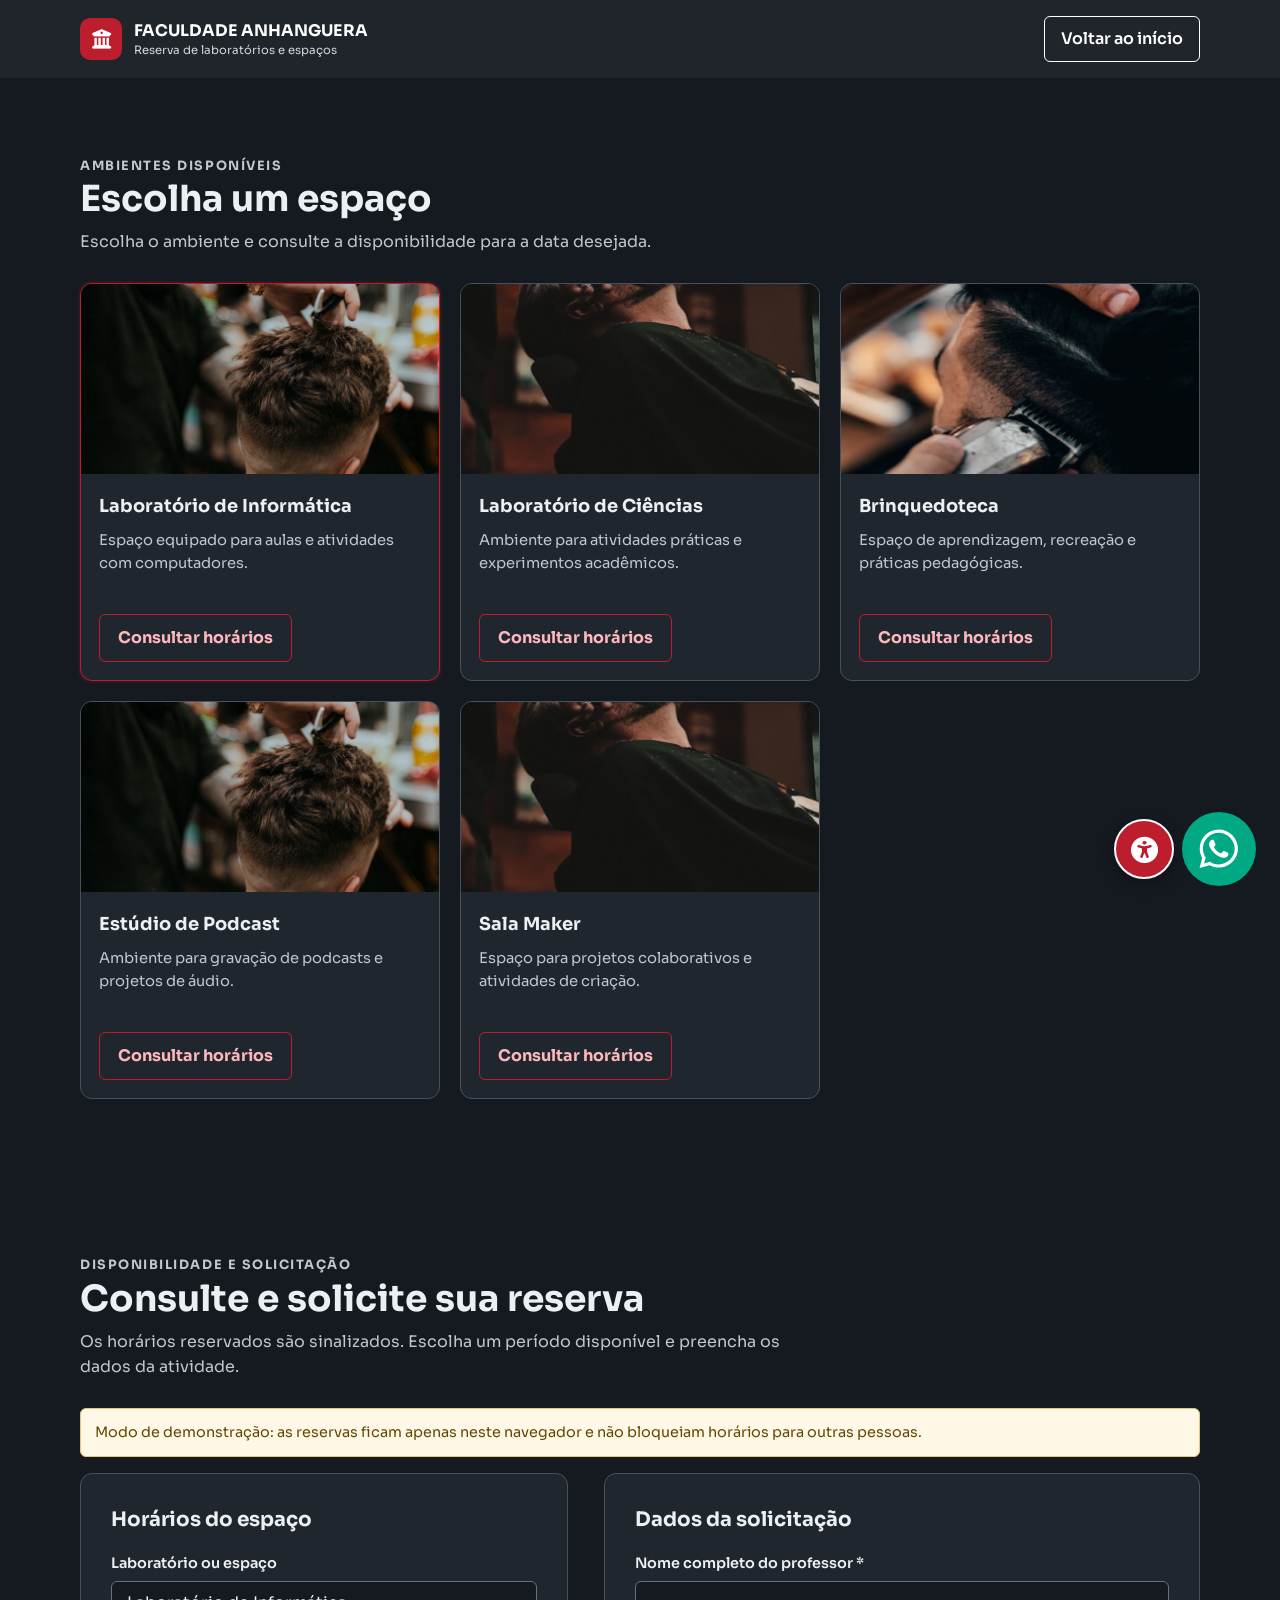
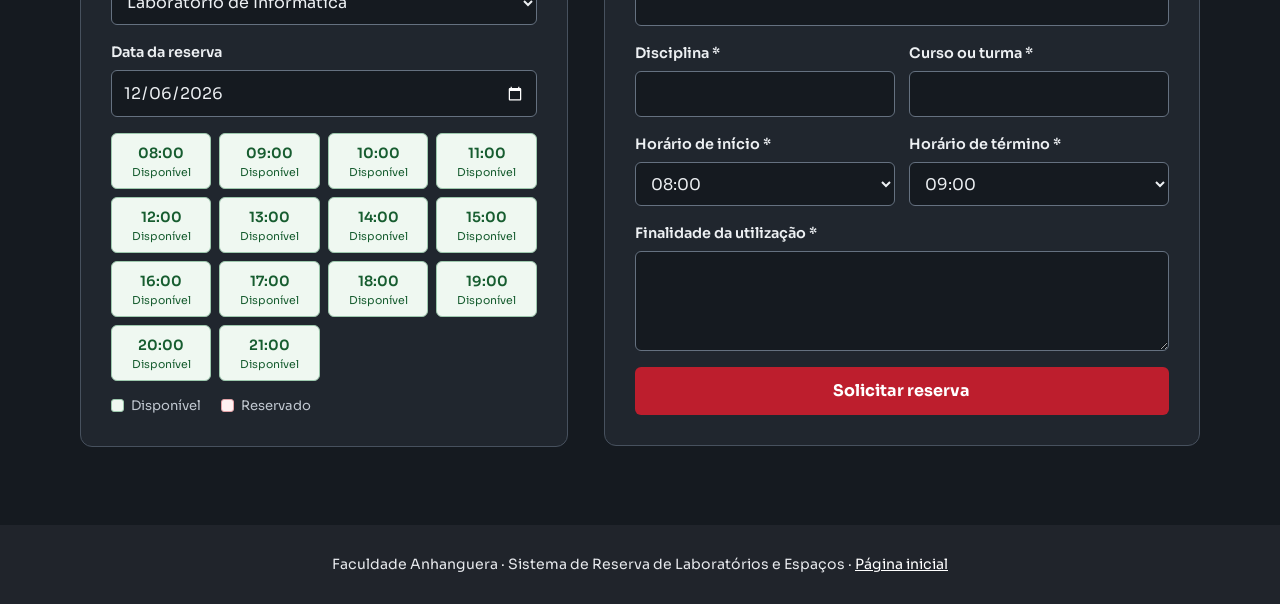
==== html/agendar.html @ 490e3da0 "CorrecaoEstrutura" ====
<!DOCTYPE html>
<html lang="pt-BR">
<head>
  <!-- A base mantém recursos e links relativos à raiz do projeto. -->
  <meta charset="UTF-8">
  <base href="../">
  <meta name="viewport" content="width=device-width, initial-scale=1">
  <meta name="description" content="Consulte horários e solicite a reserva de laboratórios da Faculdade Anhanguera.">
  <meta name="theme-color" content="#20242b">
  <title>Agendar Sala | Faculdade Anhanguera</title>
  <link rel="preconnect" href="https://fonts.googleapis.com">
  <link rel="preconnect" href="https://fonts.gstatic.com" crossorigin>
  <link href="https://fonts.googleapis.com/css2?family=Sora:wght@300;400;500;600;700&display=swap" rel="stylesheet">
  <link rel="stylesheet" href="https://cdnjs.cloudflare.com/ajax/libs/font-awesome/6.0.0-beta3/css/all.min.css" integrity="sha512-Fo3rlrZj/k7ujTnHg4CGR2D7kSs0v4LLanw2qksYuRlEzO+tcaEPQogQ0KaoGN26/zrn20ImR1DfuLWnOo7aBA==" crossorigin="anonymous" referrerpolicy="no-referrer">
  <link rel="stylesheet" href="styles/accessibilidade.css">
  <link rel="stylesheet" href="styles/reservas.css">
  <script src="scripts/config.js" defer></script>
  <script src="scripts/reservas.js" defer></script>
  <script src="scripts/script.js" defer></script>
</head>
<body>
  <!-- Cabeçalho de navegação da página de reservas. -->
  <a class="skip-link" href="#conteudo">Pular para o conteúdo</a>
  <header class="site-header">
    <div class="container header-inner">
      <a class="brand" href="index.html" aria-label="Faculdade Anhanguera - página inicial">
        <span class="brand-mark" aria-hidden="true"><i class="fa-solid fa-building-columns"></i></span>
        <span>FACULDADE ANHANGUERA<span class="brand-subtitle">Reserva de laboratórios e espaços</span></span>
      </a>
      <a class="header-link" href="index.html">Voltar ao início</a>
    </div>
  </header>

  <!-- Espaços, disponibilidade e formulário de solicitação. -->
  <main id="conteudo">
    <section class="section" id="espacos" aria-labelledby="rooms-title">
      <div class="container">
        <div class="section-heading">
          <p class="eyebrow">Ambientes disponíveis</p>
          <h2 id="rooms-title">Escolha um espaço</h2>
          <p>Escolha o ambiente e consulte a disponibilidade para a data desejada.</p>
        </div>
        <div class="room-grid" id="room-cards" aria-live="polite"></div>
      </div>
    </section>

    <section class="section reservation-section" id="reservation" aria-labelledby="reservation-title">
      <div class="container">
        <div class="section-heading">
          <p class="eyebrow">Disponibilidade e solicitação</p>
          <h2 id="reservation-title">Consulte e solicite sua reserva</h2>
          <p>Os horários reservados são sinalizados. Escolha um período disponível e preencha os dados da atividade.</p>
        </div>

        <div id="service-message" class="message" role="status" hidden></div>

        <div class="reservation-layout">
          <section class="availability-panel" aria-labelledby="availability-title">
            <h3 id="availability-title">Horários do espaço</h3>
            <div class="field">
              <label for="room">Laboratório ou espaço</label>
              <select id="room" name="room" form="reservation-form" required></select>
            </div>
            <div class="field">
              <label for="reservation-date">Data da reserva</label>
              <input id="reservation-date" name="date" type="date" form="reservation-form" required>
            </div>
            <div class="time-slots" id="availability" aria-live="polite" aria-label="Disponibilidade das 08 às 22 horas"></div>
            <div class="availability-legend" aria-label="Legenda dos horários">
              <span class="legend-item"><span class="legend-swatch" aria-hidden="true"></span>Disponível</span>
              <span class="legend-item"><span class="legend-swatch legend-swatch--reserved" aria-hidden="true"></span>Reservado</span>
            </div>
          </section>

          <section class="reservation-panel" aria-labelledby="form-title">
            <h3 id="form-title">Dados da solicitação</h3>
            <div id="form-message" class="message" role="status" aria-live="polite" hidden></div>
            <form id="reservation-form">
              <div class="form-grid">
                <div class="field field--full">
                  <label for="professor">Nome completo do professor *</label>
                  <input id="professor" name="professor" type="text" autocomplete="name" maxlength="160" required>
                </div>
                <div class="field">
                  <label for="discipline">Disciplina *</label>
                  <input id="discipline" name="discipline" type="text" maxlength="120" required>
                </div>
                <div class="field">
                  <label for="course">Curso ou turma *</label>
                  <input id="course" name="course" type="text" maxlength="120" required>
                </div>
                <div class="field">
                  <label for="start-time">Horário de início *</label>
                  <select id="start-time" name="start" form="reservation-form" required></select>
                </div>
                <div class="field">
                  <label for="end-time">Horário de término *</label>
                  <select id="end-time" name="end" form="reservation-form" required></select>
                </div>
                <div class="field field--full">
                  <label for="purpose">Finalidade da utilização *</label>
                  <textarea id="purpose" name="purpose" maxlength="1000" required></textarea>
                </div>
              </div>
              <button class="button" id="submit-reservation" type="submit">Solicitar reserva</button>
            </form>
          </section>
        </div>
      </div>
    </section>
  </main>

  <!-- Rodapé e controles de acessibilidade compartilhados. -->
  <footer class="site-footer">
    <div class="container">
      <p>Faculdade Anhanguera · Sistema de Reserva de Laboratórios e Espaços · <a href="index.html">Página inicial</a></p>
    </div>
  </footer>

  <div class="accessibility-widget">
    <button class="accessibility-trigger" type="button" aria-label="Abrir opções de acessibilidade" aria-expanded="false" aria-controls="accessibility-panel" title="Arraste para mover; clique para abrir opções">
      <i class="fa-solid fa-universal-access" aria-hidden="true"></i>
    </button>
    <div class="accessibility-panel" id="accessibility-panel" role="group" aria-label="Preferências de acessibilidade" hidden>
      <p class="accessibility-panel-title">Acessibilidade</p>
      <button class="theme-toggle" type="button" aria-label="Ativar modo escuro" aria-pressed="false">
        <i class="fa-solid fa-moon" aria-hidden="true"></i><span>Modo escuro</span>
      </button>
      <div class="font-controls" role="group" aria-label="Tamanho da fonte">
        <button class="font-control" type="button" data-font-action="decrease" aria-label="Diminuir tamanho da fonte">A−</button>
        <button class="font-control" type="button" data-font-action="reset" aria-label="Restaurar tamanho padrão da fonte">A</button>
        <button class="font-control" type="button" data-font-action="increase" aria-label="Aumentar tamanho da fonte">A+</button>
      </div>
      <span id="font-status" class="sr-only" aria-live="polite" aria-atomic="true"></span>
      <span class="drag-hint">Arraste o botão redondo para mover</span>
    </div>
  </div>

  <a class="btn-whatsapp" href="https://api.whatsapp.com/send?phone=5561985565339&amp;text=Ol%C3%A1%2C%20gostaria%20de%20falar%20sobre%20a%20reserva%20de%20um%20espa%C3%A7o." target="_blank" rel="noopener noreferrer" aria-label="Falar com o responsável pelo WhatsApp">
    <img src="img/whatssapp.svg" alt="">
    <span class="whatsapp-tooltip">Falar com o responsável</span>
  </a>

  <!-- Formulário e iframe ocultos para enviar a solicitação ao Apps Script. -->
  <form id="booking-form" method="post" target="booking-frame" hidden>
    <input type="hidden" name="payload">
  </form>
  <iframe id="booking-frame" name="booking-frame" title="Retorno do registro da reserva" hidden></iframe>
</body>
</html>
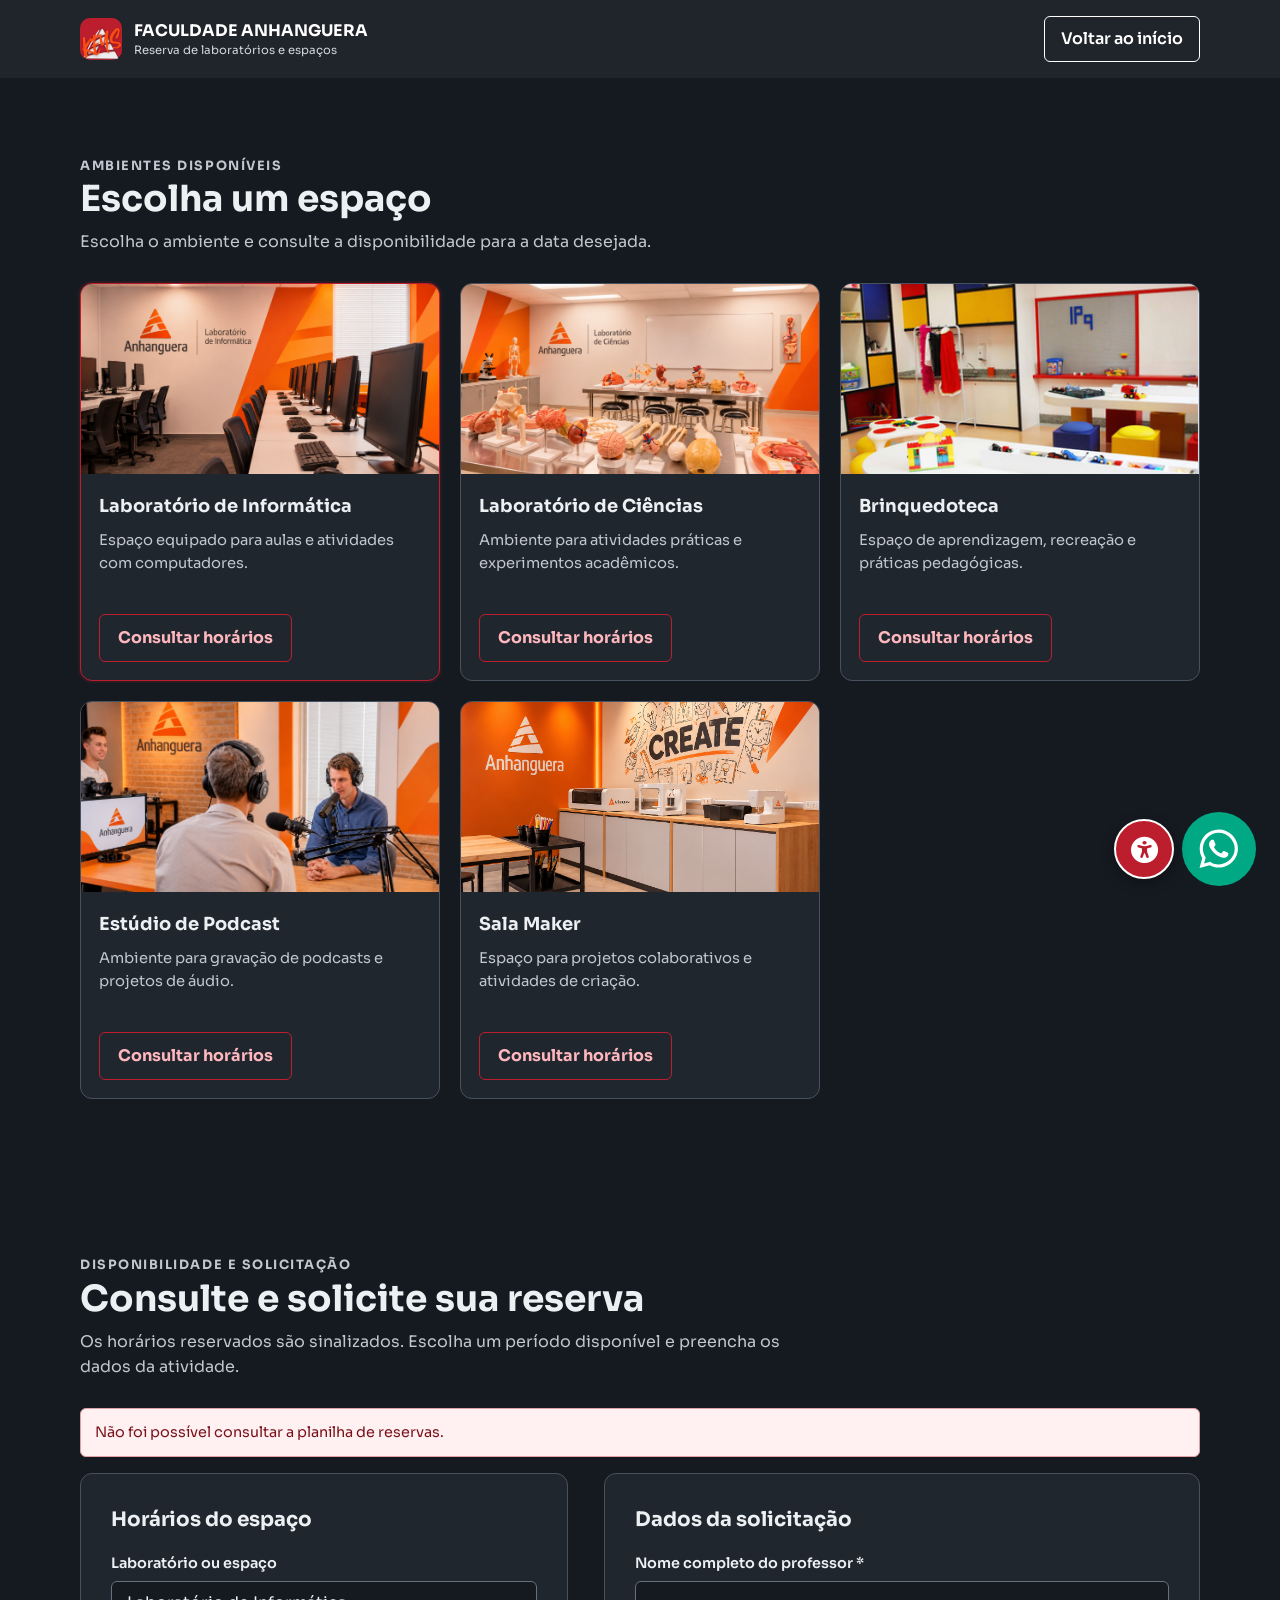
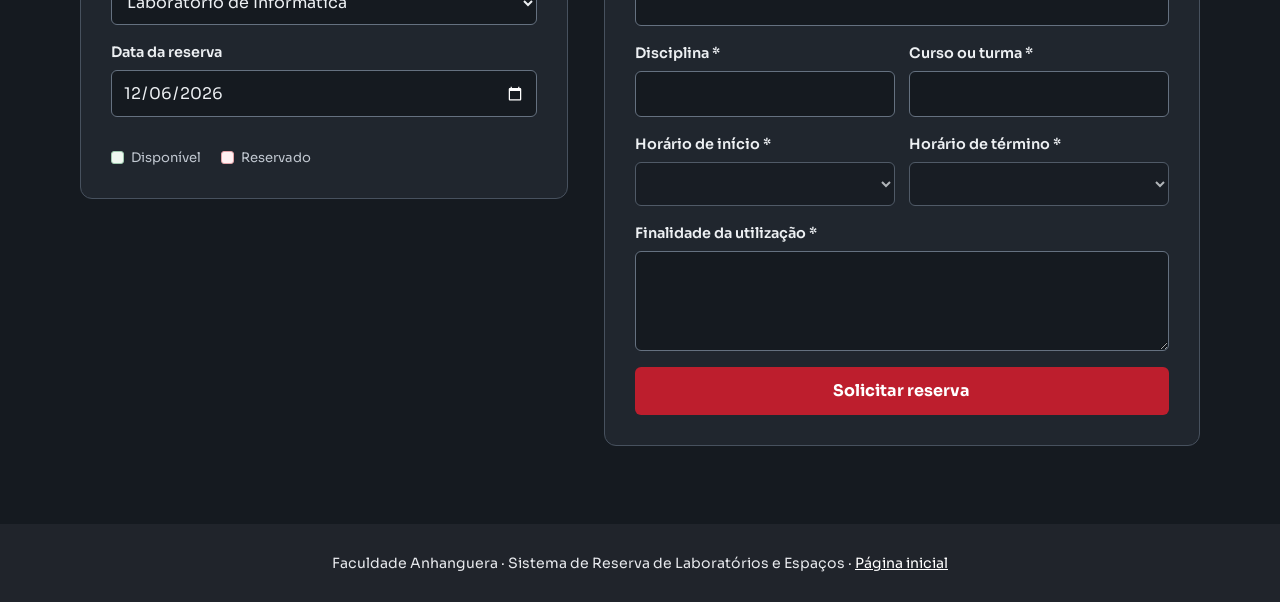
==== commit be75f80d: "Melhoria 4: Troca da logo na página de agendamento Na página de agendamento a logo se encontrava com" ====
--- a/html/agendar.html
+++ b/html/agendar.html
@@ -24,10 +24,13 @@
   <header class="site-header">
     <div class="container header-inner">
       <a class="brand" href="index.html" aria-label="Faculdade Anhanguera - página inicial">
-        <span class="brand-mark" aria-hidden="true"><i class="fa-solid fa-building-columns"></i></span>
+        <span class="brand-mark" aria-hidden="true"><img src="img/logo.svg" alt=""></span>
         <span>FACULDADE ANHANGUERA<span class="brand-subtitle">Reserva de laboratórios e espaços</span></span>
       </a>
-      <a class="header-link" href="index.html">Voltar ao início</a>
+      <a class="header-link" href="index.html" aria-label="Voltar ao início">
+        <span class="header-link-full">Voltar ao início</span>
+        <span class="header-link-short" aria-hidden="true">Início</span>
+      </a>
     </div>
   </header>
 
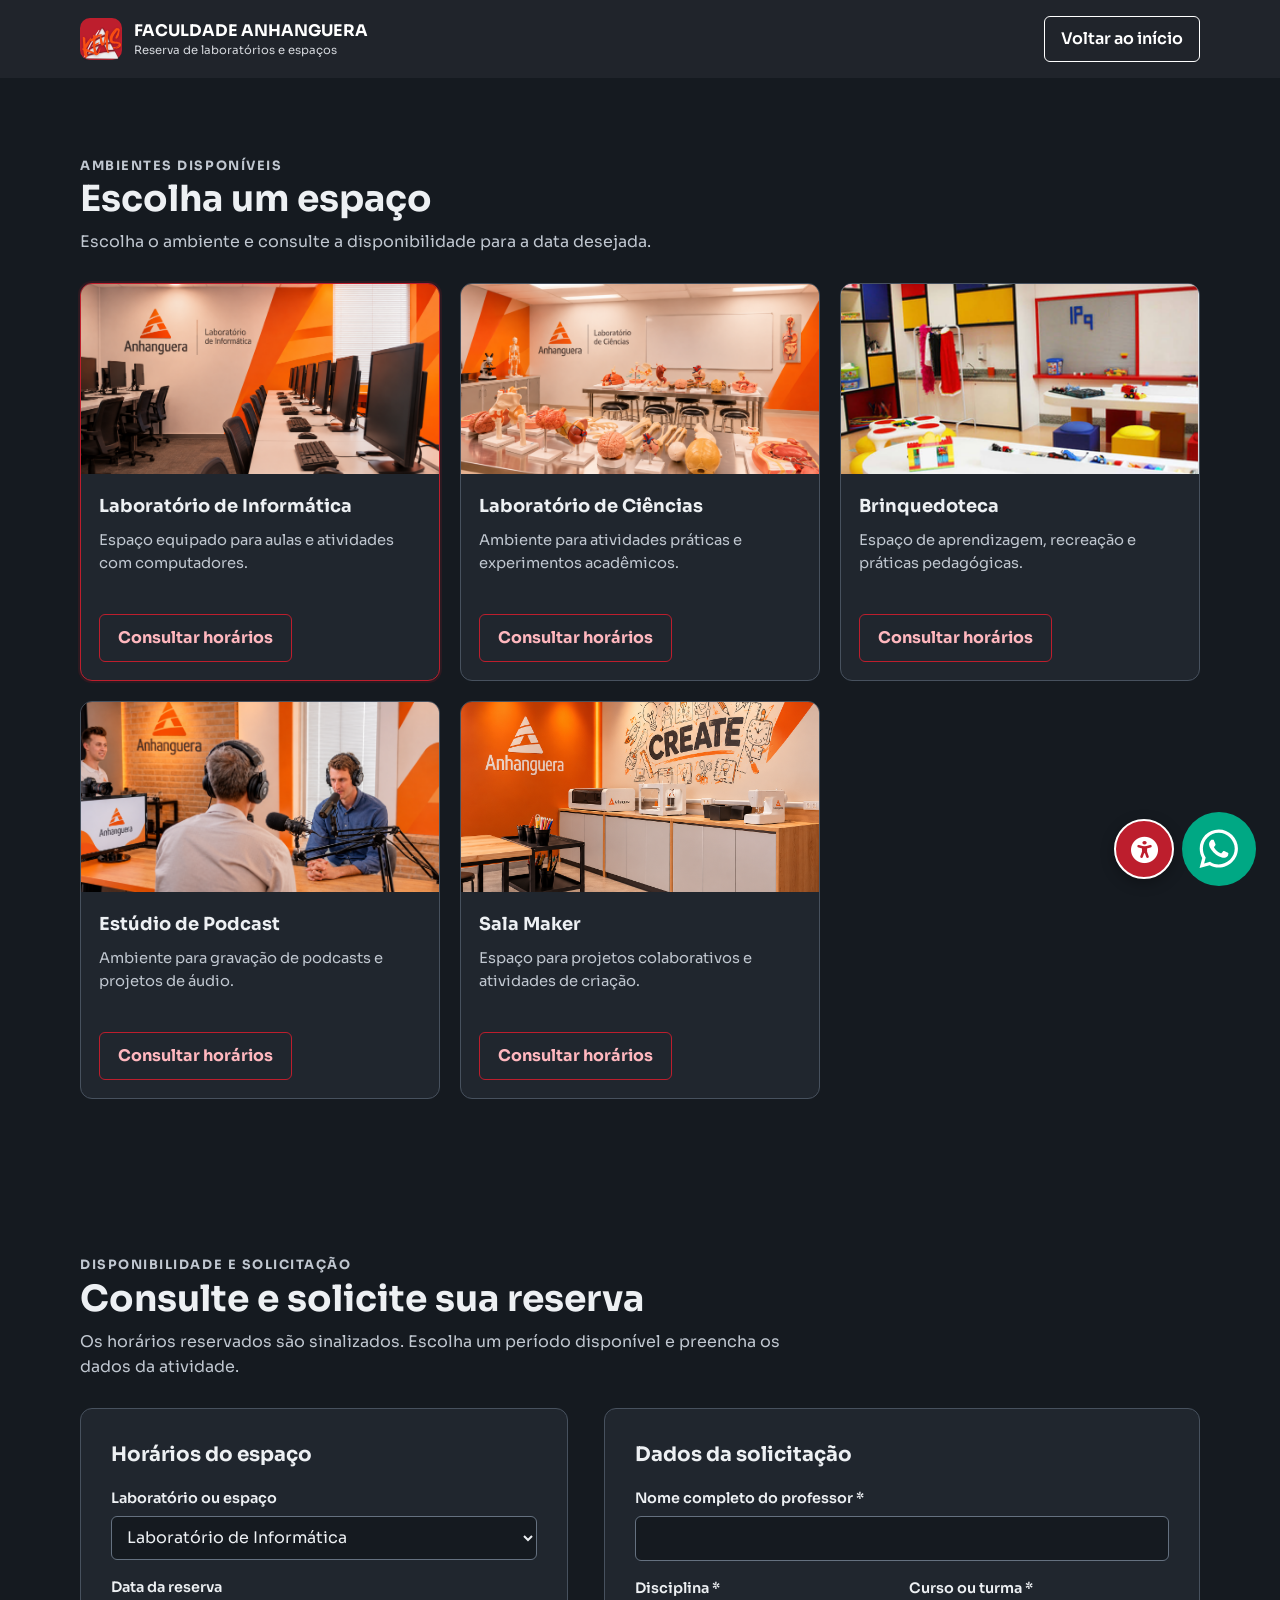
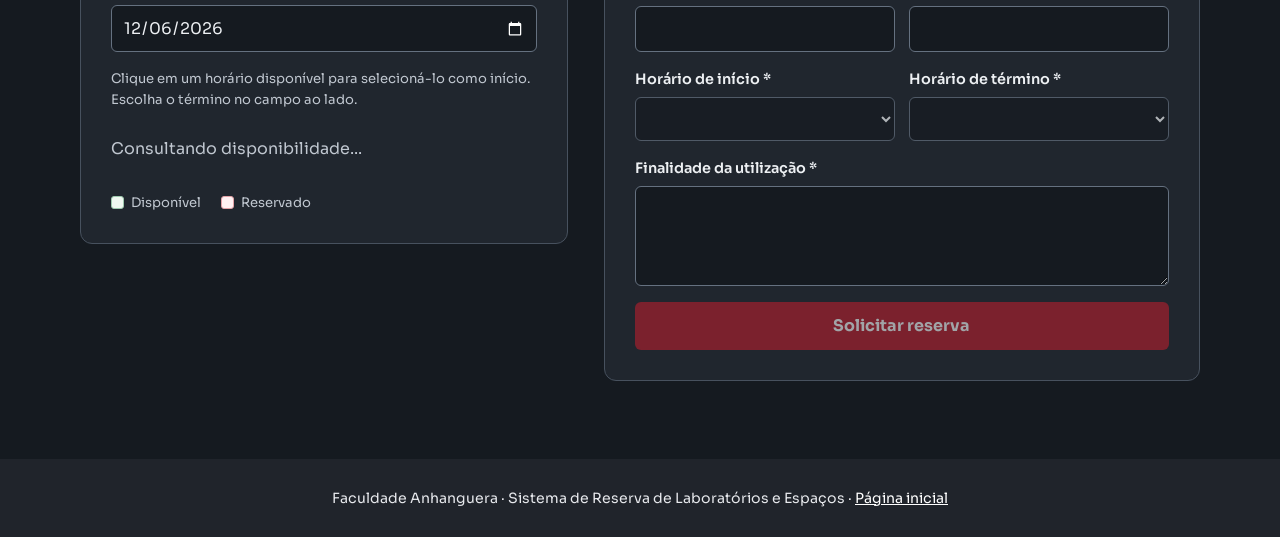
==== commit b3dcbff7: "reserva" ====
--- a/html/agendar.html
+++ b/html/agendar.html
@@ -68,6 +68,7 @@
               <label for="reservation-date">Data da reserva</label>
               <input id="reservation-date" name="date" type="date" form="reservation-form" required>
             </div>
+            <p class="availability-hint">Clique em um horário disponível para selecioná-lo como início. Escolha o término no campo ao lado.</p>
             <div class="time-slots" id="availability" aria-live="polite" aria-label="Disponibilidade das 08 às 22 horas"></div>
             <div class="availability-legend" aria-label="Legenda dos horários">
               <span class="legend-item"><span class="legend-swatch" aria-hidden="true"></span>Disponível</span>
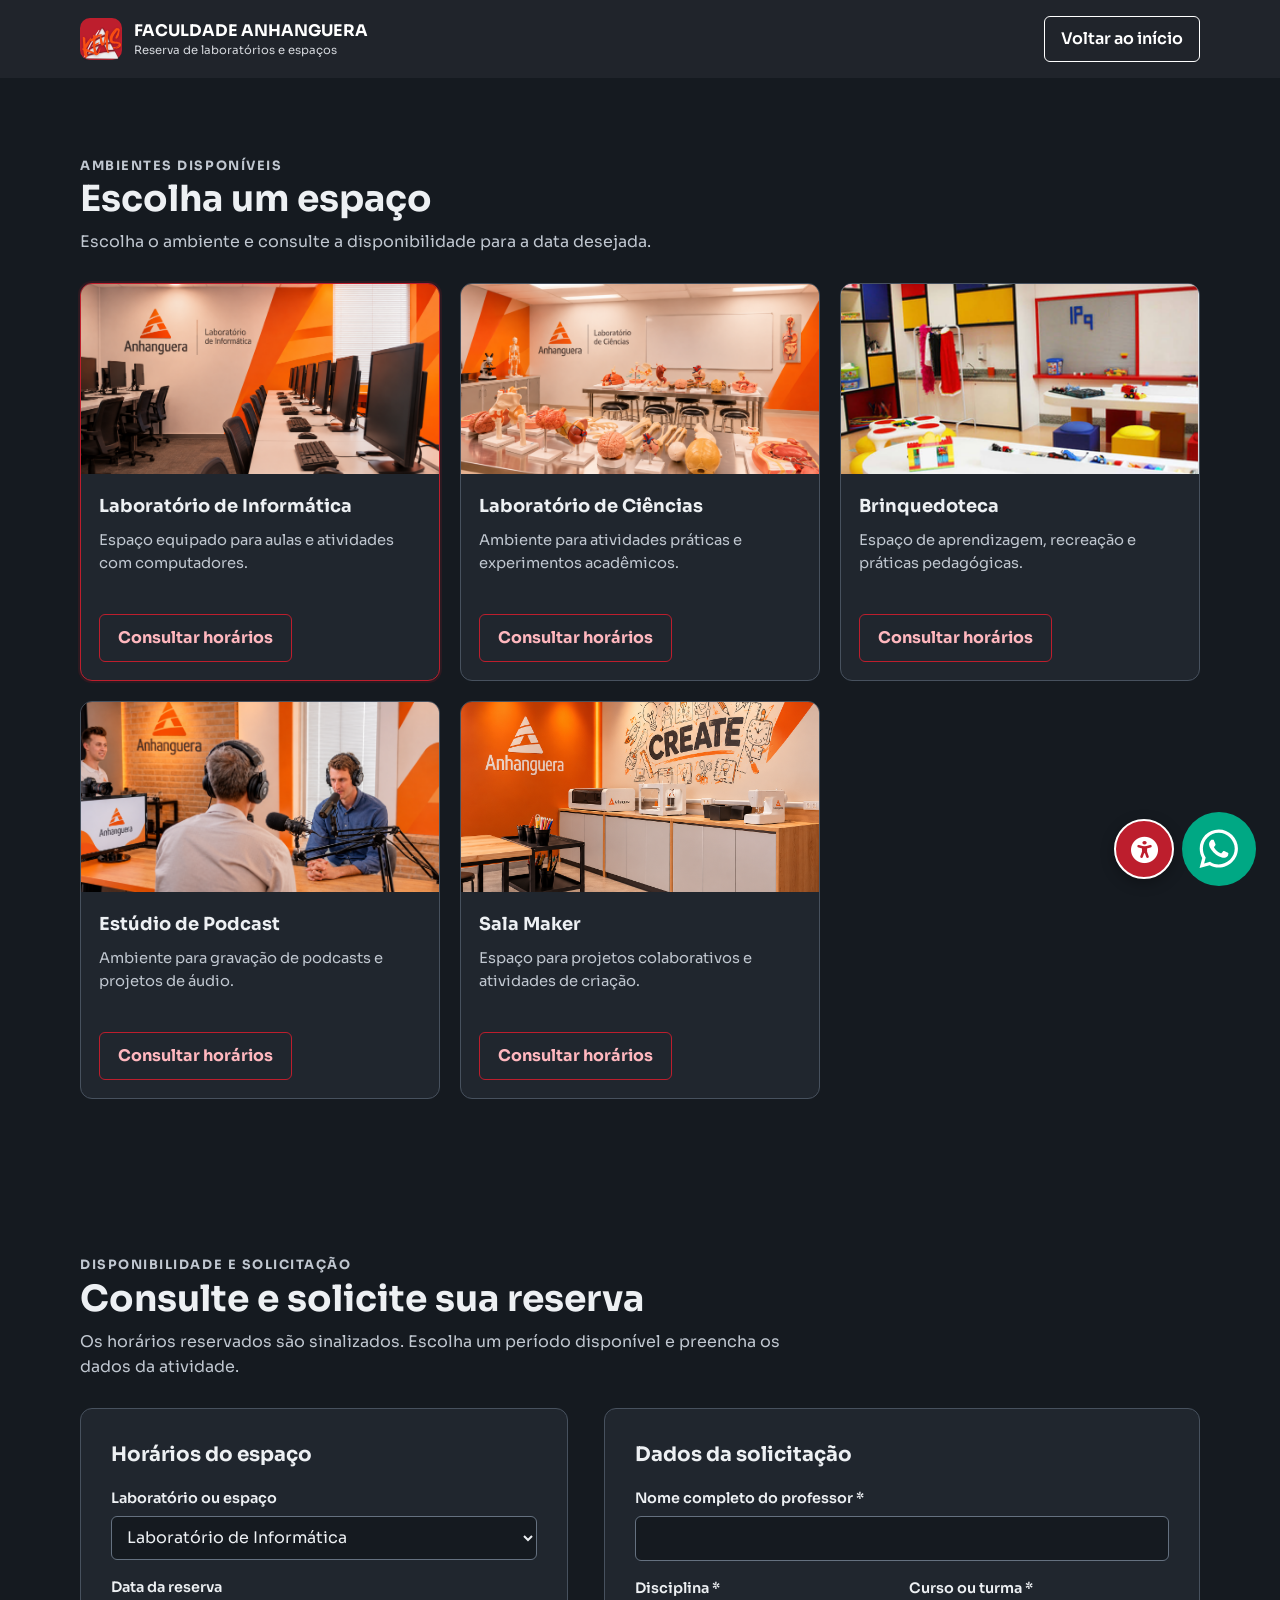
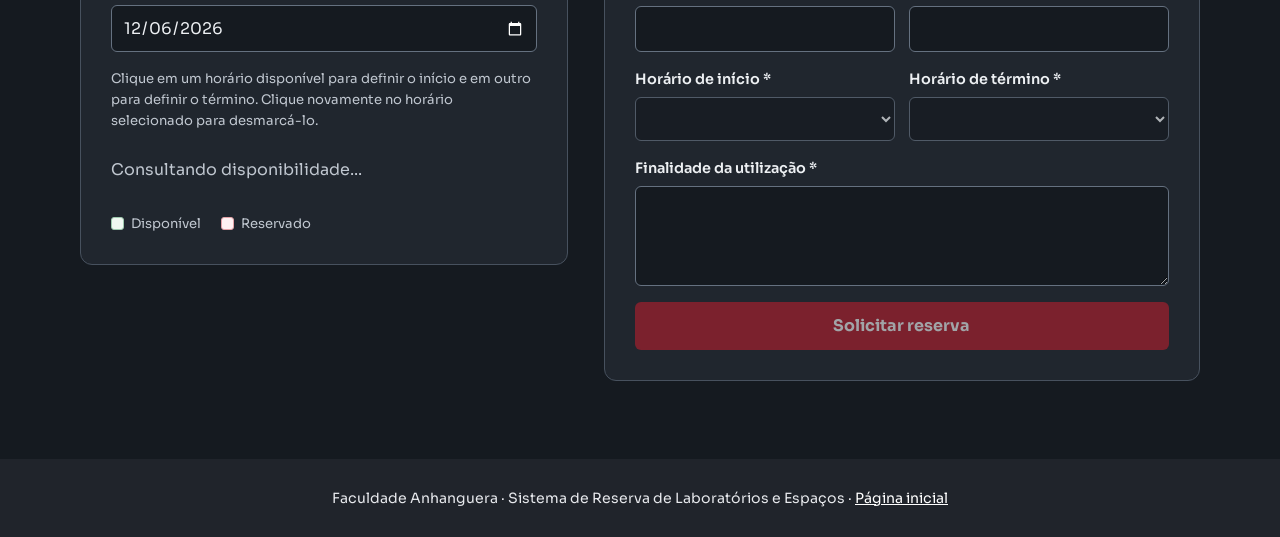
==== commit 4abddcf3: "agendamento" ====
--- a/html/agendar.html
+++ b/html/agendar.html
@@ -68,7 +68,7 @@
               <label for="reservation-date">Data da reserva</label>
               <input id="reservation-date" name="date" type="date" form="reservation-form" required>
             </div>
-            <p class="availability-hint">Clique em um horário disponível para selecioná-lo como início. Escolha o término no campo ao lado.</p>
+            <p class="availability-hint">Clique em um horário disponível para definir o início e em outro para definir o término. Clique novamente no horário selecionado para desmarcá-lo.</p>
             <div class="time-slots" id="availability" aria-live="polite" aria-label="Disponibilidade das 08 às 22 horas"></div>
             <div class="availability-legend" aria-label="Legenda dos horários">
               <span class="legend-item"><span class="legend-swatch" aria-hidden="true"></span>Disponível</span>
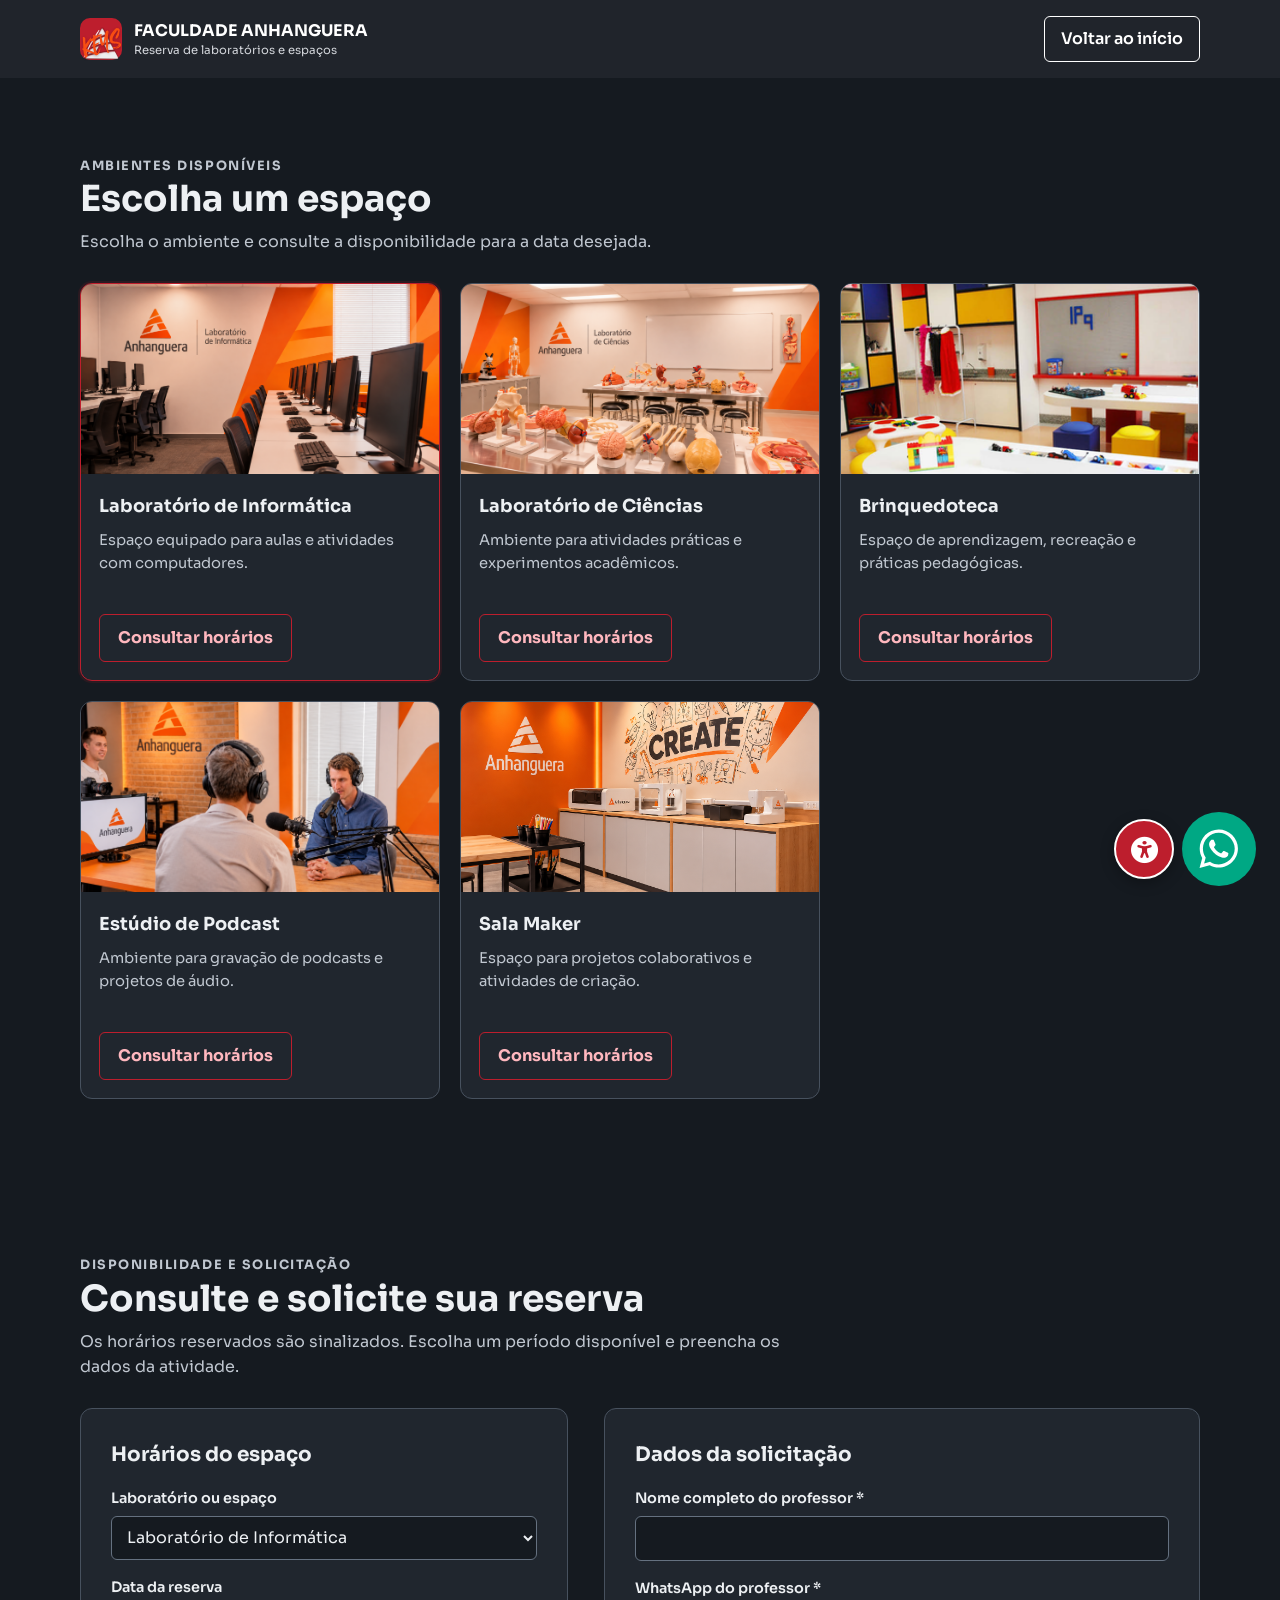
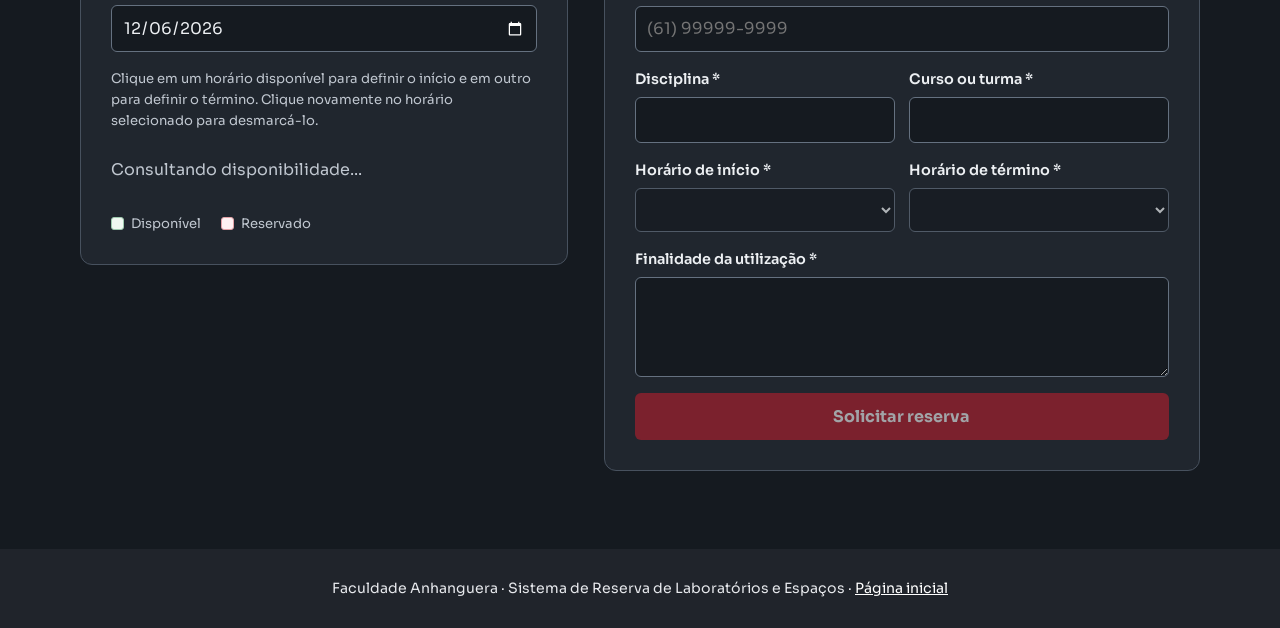
==== commit c8e82312: "Adiciona campo e validacao do WhatsApp" ====
--- a/html/agendar.html
+++ b/html/agendar.html
@@ -1,5 +1,6 @@
 <!DOCTYPE html>
 <html lang="pt-BR">
+
 <head>
   <!-- A base mantém recursos e links relativos à raiz do projeto. -->
   <meta charset="UTF-8">
@@ -11,13 +12,16 @@
   <link rel="preconnect" href="https://fonts.googleapis.com">
   <link rel="preconnect" href="https://fonts.gstatic.com" crossorigin>
   <link href="https://fonts.googleapis.com/css2?family=Sora:wght@300;400;500;600;700&display=swap" rel="stylesheet">
-  <link rel="stylesheet" href="https://cdnjs.cloudflare.com/ajax/libs/font-awesome/6.0.0-beta3/css/all.min.css" integrity="sha512-Fo3rlrZj/k7ujTnHg4CGR2D7kSs0v4LLanw2qksYuRlEzO+tcaEPQogQ0KaoGN26/zrn20ImR1DfuLWnOo7aBA==" crossorigin="anonymous" referrerpolicy="no-referrer">
+  <link rel="stylesheet" href="https://cdnjs.cloudflare.com/ajax/libs/font-awesome/6.0.0-beta3/css/all.min.css"
+    integrity="sha512-Fo3rlrZj/k7ujTnHg4CGR2D7kSs0v4LLanw2qksYuRlEzO+tcaEPQogQ0KaoGN26/zrn20ImR1DfuLWnOo7aBA=="
+    crossorigin="anonymous" referrerpolicy="no-referrer">
   <link rel="stylesheet" href="styles/accessibilidade.css">
   <link rel="stylesheet" href="styles/reservas.css">
   <script src="scripts/config.js" defer></script>
   <script src="scripts/reservas.js" defer></script>
   <script src="scripts/script.js" defer></script>
 </head>
+
 <body>
   <!-- Cabeçalho de navegação da página de reservas. -->
   <a class="skip-link" href="#conteudo">Pular para o conteúdo</a>
@@ -68,11 +72,14 @@
               <label for="reservation-date">Data da reserva</label>
               <input id="reservation-date" name="date" type="date" form="reservation-form" required>
             </div>
-            <p class="availability-hint">Clique em um horário disponível para definir o início e em outro para definir o término. Clique novamente no horário selecionado para desmarcá-lo.</p>
-            <div class="time-slots" id="availability" aria-live="polite" aria-label="Disponibilidade das 08 às 22 horas"></div>
+            <p class="availability-hint">Clique em um horário disponível para definir o início e em outro para definir o
+              término. Clique novamente no horário selecionado para desmarcá-lo.</p>
+            <div class="time-slots" id="availability" aria-live="polite"
+              aria-label="Disponibilidade das 08 às 22 horas"></div>
             <div class="availability-legend" aria-label="Legenda dos horários">
               <span class="legend-item"><span class="legend-swatch" aria-hidden="true"></span>Disponível</span>
-              <span class="legend-item"><span class="legend-swatch legend-swatch--reserved" aria-hidden="true"></span>Reservado</span>
+              <span class="legend-item"><span class="legend-swatch legend-swatch--reserved"
+                  aria-hidden="true"></span>Reservado</span>
             </div>
           </section>
 
@@ -84,6 +91,13 @@
                 <div class="field field--full">
                   <label for="professor">Nome completo do professor *</label>
                   <input id="professor" name="professor" type="text" autocomplete="name" maxlength="160" required>
+                </div>
+
+                <div class="field field--full">
+                  <label for="whatsapp">WhatsApp do professor *</label>
+                  <input id="whatsapp" name="whatsapp" type="tel" autocomplete="tel" inputmode="numeric"
+                    placeholder="(61) 99999-9999" maxlength="15" pattern="\([1-9][0-9]\) 9[0-9]{4}-[0-9]{4}"
+                    title="Digite um número no formato (61) 99999-9999" required>
                 </div>
                 <div class="field">
                   <label for="discipline">Disciplina *</label>
@@ -117,30 +131,38 @@
   <!-- Rodapé e controles de acessibilidade compartilhados. -->
   <footer class="site-footer">
     <div class="container">
-      <p>Faculdade Anhanguera · Sistema de Reserva de Laboratórios e Espaços · <a href="index.html">Página inicial</a></p>
+      <p>Faculdade Anhanguera · Sistema de Reserva de Laboratórios e Espaços · <a href="index.html">Página inicial</a>
+      </p>
     </div>
   </footer>
 
   <div class="accessibility-widget">
-    <button class="accessibility-trigger" type="button" aria-label="Abrir opções de acessibilidade" aria-expanded="false" aria-controls="accessibility-panel" title="Arraste para mover; clique para abrir opções">
+    <button class="accessibility-trigger" type="button" aria-label="Abrir opções de acessibilidade"
+      aria-expanded="false" aria-controls="accessibility-panel" title="Arraste para mover; clique para abrir opções">
       <i class="fa-solid fa-universal-access" aria-hidden="true"></i>
     </button>
-    <div class="accessibility-panel" id="accessibility-panel" role="group" aria-label="Preferências de acessibilidade" hidden>
+    <div class="accessibility-panel" id="accessibility-panel" role="group" aria-label="Preferências de acessibilidade"
+      hidden>
       <p class="accessibility-panel-title">Acessibilidade</p>
       <button class="theme-toggle" type="button" aria-label="Ativar modo escuro" aria-pressed="false">
         <i class="fa-solid fa-moon" aria-hidden="true"></i><span>Modo escuro</span>
       </button>
       <div class="font-controls" role="group" aria-label="Tamanho da fonte">
-        <button class="font-control" type="button" data-font-action="decrease" aria-label="Diminuir tamanho da fonte">A−</button>
-        <button class="font-control" type="button" data-font-action="reset" aria-label="Restaurar tamanho padrão da fonte">A</button>
-        <button class="font-control" type="button" data-font-action="increase" aria-label="Aumentar tamanho da fonte">A+</button>
+        <button class="font-control" type="button" data-font-action="decrease"
+          aria-label="Diminuir tamanho da fonte">A−</button>
+        <button class="font-control" type="button" data-font-action="reset"
+          aria-label="Restaurar tamanho padrão da fonte">A</button>
+        <button class="font-control" type="button" data-font-action="increase"
+          aria-label="Aumentar tamanho da fonte">A+</button>
       </div>
       <span id="font-status" class="sr-only" aria-live="polite" aria-atomic="true"></span>
       <span class="drag-hint">Arraste o botão redondo para mover</span>
     </div>
   </div>
 
-  <a class="btn-whatsapp" href="https://api.whatsapp.com/send?phone=5561985565339&amp;text=Ol%C3%A1%2C%20gostaria%20de%20falar%20sobre%20a%20reserva%20de%20um%20espa%C3%A7o." target="_blank" rel="noopener noreferrer" aria-label="Falar com o responsável pelo WhatsApp">
+  <a class="btn-whatsapp"
+    href="https://api.whatsapp.com/send?phone=5561985565339&amp;text=Ol%C3%A1%2C%20gostaria%20de%20falar%20sobre%20a%20reserva%20de%20um%20espa%C3%A7o."
+    target="_blank" rel="noopener noreferrer" aria-label="Falar com o responsável pelo WhatsApp">
     <img src="img/whatssapp.svg" alt="">
     <span class="whatsapp-tooltip">Falar com o responsável</span>
   </a>
@@ -151,4 +173,5 @@
   </form>
   <iframe id="booking-frame" name="booking-frame" title="Retorno do registro da reserva" hidden></iframe>
 </body>
-</html>
+
+</html>
